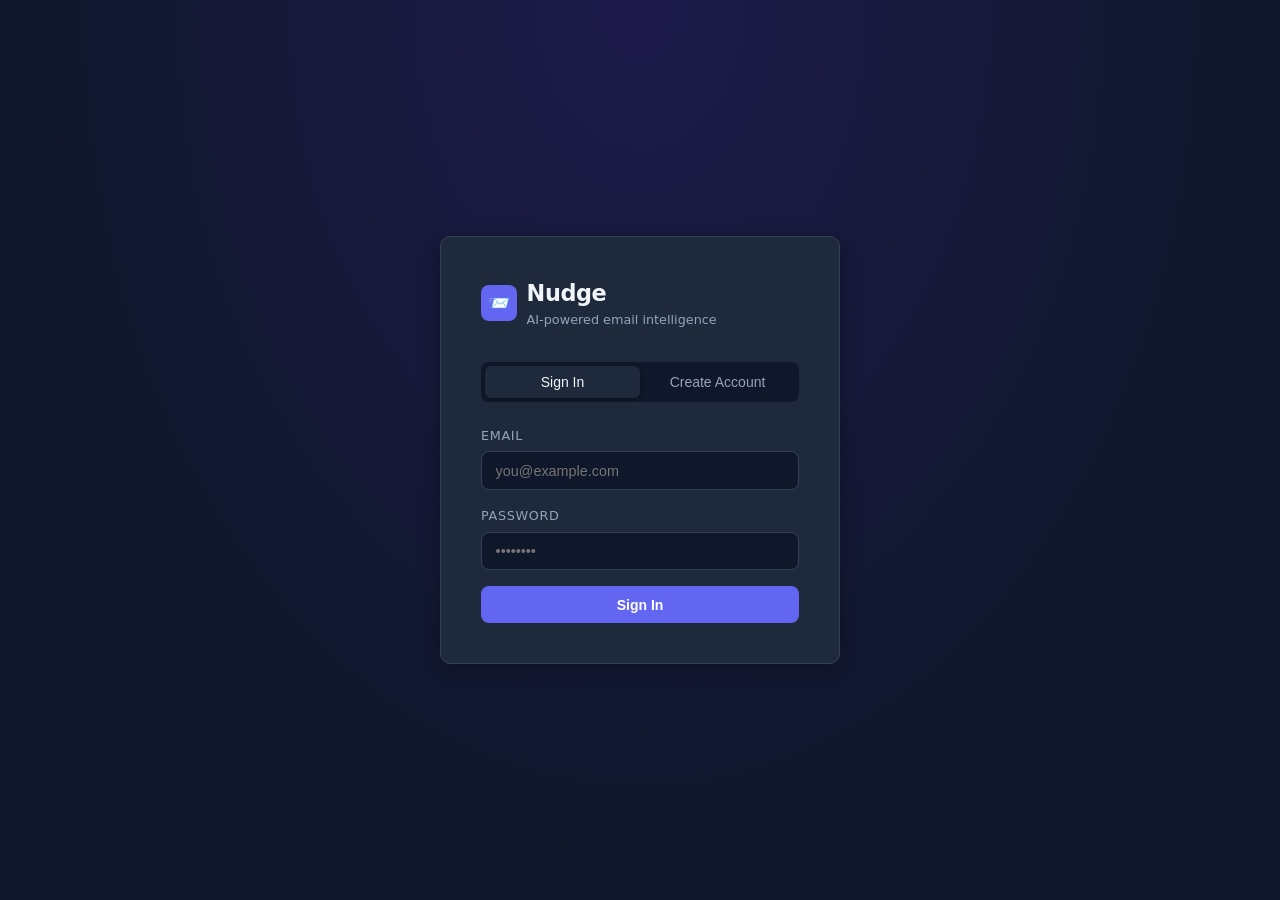
==== frontend/index.html @ 6422ddc3 "nudge-global-updates" ====
<!DOCTYPE html>
<html lang="en">
<head>
  <meta charset="UTF-8"/>
  <meta name="viewport" content="width=device-width, initial-scale=1.0"/>
  <title>Nudge — Sign In</title>
  <link rel="stylesheet" href="css/style.css"/>
  <!-- U9: Password strength indicator styles -->
  <style>
    #pw-strength {
      font-size: .78rem;
      font-weight: 600;
      margin-top: .25rem;
      min-height: 1.2em;
      transition: color .2s;
    }
  </style>
</head>
<body class="auth-page">

  <div class="auth-card">
    <div class="auth-logo">
      <div class="logo-icon">📨</div>
      <div>
        <h1>Nudge</h1>
        <p>AI-powered email intelligence</p>
      </div>
    </div>

    <div class="tab-nav">
      <button class="tab-btn active" id="tab-login"    onclick="showTab('login')">Sign In</button>
      <button class="tab-btn"        id="tab-register" onclick="showTab('register')">Create Account</button>
    </div>

    <!-- Login Form -->
    <form id="login-form" onsubmit="handleLogin(event)">
      <div class="form-group">
        <label>Email</label>
        <input type="email" id="login-email" placeholder="you@example.com" required/>
      </div>
      <div class="form-group">
        <label>Password</label>
        <input type="password" id="login-password" placeholder="••••••••" required/>
      </div>
      <div id="login-error" style="color:var(--danger);font-size:.85rem;margin-bottom:.75rem;display:none"></div>
      <button type="submit" class="btn btn-primary btn-block" id="login-btn">Sign In</button>
    </form>

    <!-- Register Form -->
    <form id="register-form" style="display:none" onsubmit="handleRegister(event)">
      <div class="form-group">
        <label>Email</label>
        <input type="email" id="reg-email" placeholder="you@example.com" required/>
      </div>
      <div class="form-group">
        <label>Password</label>
        <!-- U9: minlength + live strength indicator -->
        <input type="password" id="reg-password" placeholder="Min. 8 chars, mix of letters + numbers" minlength="8" required/>
        <div id="pw-strength"></div>
      </div>
      <div id="reg-error" style="color:var(--danger);font-size:.85rem;margin-bottom:.75rem;display:none"></div>
      <button type="submit" class="btn btn-primary btn-block" id="reg-btn">Create Account</button>
    </form>
  </div>

  <!-- A2: config.js first so auth.js can use NUDGE_CONFIG.API_BASE -->
  <script src="js/config.js"></script>
  <script src="js/auth.js"></script>
</body>
</html>
---- frontend/css/style.css ----
/* ─────────────────────────────────────────────────────────────
   Nudge — Global Styles
   Design system: dark sidebar + clean card layout
   ───────────────────────────────────────────────────────────── */

:root {
  --primary:      #6366f1;  /* indigo */
  --primary-dark: #4f46e5;
  --success:      #22c55e;
  --warning:      #f59e0b;
  --danger:       #ef4444;
  --bg:           #0f172a;  /* slate-900 */
  --surface:      #1e293b;  /* slate-800 */
  --surface2:     #334155;  /* slate-700 */
  --border:       #334155;
  --text:         #f1f5f9;
  --muted:        #94a3b8;
  --radius:       10px;
  --shadow:       0 4px 20px rgba(0,0,0,.3);
}

* { box-sizing: border-box; margin: 0; padding: 0; }

body {
  font-family: 'Inter', system-ui, -apple-system, sans-serif;
  background: var(--bg);
  color: var(--text);
  min-height: 100vh;
  font-size: 14px;
  line-height: 1.5;
}

/* ── Scrollbar ─────────────────────────────────────────────── */
::-webkit-scrollbar { width: 6px; }
::-webkit-scrollbar-track { background: var(--surface); }
::-webkit-scrollbar-thumb { background: var(--surface2); border-radius: 3px; }

/* ── Auth page ─────────────────────────────────────────────── */
.auth-page {
  display: flex;
  align-items: center;
  justify-content: center;
  min-height: 100vh;
  padding: 1rem;
  background: radial-gradient(ellipse at top, #1e1b4b 0%, var(--bg) 70%);
}

.auth-card {
  background: var(--surface);
  border: 1px solid var(--border);
  border-radius: var(--radius);
  padding: 2.5rem;
  width: 100%;
  max-width: 400px;
  box-shadow: var(--shadow);
}

.auth-logo {
  display: flex;
  align-items: center;
  gap: .6rem;
  margin-bottom: 2rem;
}

.auth-logo .logo-icon {
  width: 36px;
  height: 36px;
  background: var(--primary);
  border-radius: 8px;
  display: flex;
  align-items: center;
  justify-content: center;
  font-size: 1.1rem;
}

.auth-logo h1 {
  font-size: 1.4rem;
  font-weight: 700;
  letter-spacing: -.02em;
}

.auth-logo p { color: var(--muted); font-size: .8rem; }

.tab-nav {
  display: flex;
  background: var(--bg);
  border-radius: 8px;
  padding: 4px;
  margin-bottom: 1.5rem;
}

.tab-btn {
  flex: 1;
  padding: .5rem;
  border: none;
  background: transparent;
  color: var(--muted);
  border-radius: 6px;
  cursor: pointer;
  font-size: .875rem;
  font-weight: 500;
  transition: all .2s;
}

.tab-btn.active {
  background: var(--surface);
  color: var(--text);
  box-shadow: 0 1px 4px rgba(0,0,0,.3);
}

/* ── Form controls ─────────────────────────────────────────── */
.form-group { margin-bottom: 1rem; }

.form-group label {
  display: block;
  margin-bottom: .4rem;
  color: var(--muted);
  font-size: .8rem;
  font-weight: 500;
  text-transform: uppercase;
  letter-spacing: .05em;
}

input[type="email"],
input[type="password"],
input[type="text"],
textarea {
  width: 100%;
  padding: .65rem .85rem;
  background: var(--bg);
  border: 1px solid var(--border);
  border-radius: 8px;
  color: var(--text);
  font-size: .9rem;
  transition: border-color .2s;
  outline: none;
}

input:focus, textarea:focus {
  border-color: var(--primary);
  box-shadow: 0 0 0 3px rgba(99,102,241,.15);
}

textarea { min-height: 100px; resize: vertical; font-family: inherit; }

/* ── Buttons ───────────────────────────────────────────────── */
.btn {
  display: inline-flex;
  align-items: center;
  gap: .4rem;
  padding: .65rem 1.2rem;
  border: none;
  border-radius: 8px;
  cursor: pointer;
  font-size: .875rem;
  font-weight: 600;
  transition: all .2s;
  text-decoration: none;
}

.btn-primary {
  background: var(--primary);
  color: #fff;
}
.btn-primary:hover { background: var(--primary-dark); }

.btn-secondary {
  background: var(--surface2);
  color: var(--text);
}
.btn-secondary:hover { background: #475569; }

.btn-ghost {
  background: transparent;
  color: var(--muted);
  border: 1px solid var(--border);
}
.btn-ghost:hover { color: var(--text); border-color: var(--text); }

.btn-sm { padding: .35rem .8rem; font-size: .8rem; }
.btn-block { width: 100%; justify-content: center; }

.btn:disabled {
  opacity: .5;
  cursor: not-allowed;
}

/* ── Dashboard layout ──────────────────────────────────────── */
.layout {
  display: flex;
  min-height: 100vh;
}

/* Sidebar */
.sidebar {
  width: 240px;
  background: var(--surface);
  border-right: 1px solid var(--border);
  display: flex;
  flex-direction: column;
  padding: 1.5rem 1rem;
  flex-shrink: 0;
}

.sidebar-logo {
  display: flex;
  align-items: center;
  gap: .6rem;
  padding: .5rem;
  margin-bottom: 2rem;
}

.sidebar-logo .logo-icon {
  width: 32px;
  height: 32px;
  background: var(--primary);
  border-radius: 8px;
  display: grid;
  place-items: center;
  font-size: 1rem;
}

.sidebar-logo span { font-size: 1.1rem; font-weight: 700; }

.sidebar-nav { flex: 1; }

.nav-item {
  display: flex;
  align-items: center;
  gap: .65rem;
  padding: .6rem .75rem;
  border-radius: 8px;
  color: var(--muted);
  cursor: pointer;
  transition: all .2s;
  font-weight: 500;
  margin-bottom: 2px;
}

.nav-item:hover { background: var(--surface2); color: var(--text); }
.nav-item.active { background: rgba(99,102,241,.15); color: var(--primary); }

.sidebar-footer {
  border-top: 1px solid var(--border);
  padding-top: 1rem;
}

.user-info {
  display: flex;
  align-items: center;
  gap: .65rem;
  padding: .5rem;
}

.user-avatar {
  width: 32px;
  height: 32px;
  background: var(--primary);
  border-radius: 50%;
  display: grid;
  place-items: center;
  font-size: .8rem;
  font-weight: 600;
  color: #fff;
  flex-shrink: 0;
}

.user-meta { flex: 1; min-width: 0; }
.user-meta .name { font-weight: 600; font-size: .85rem; white-space: nowrap; overflow: hidden; text-overflow: ellipsis; }
.user-meta .role { color: var(--muted); font-size: .75rem; }

/* Main content */
.main {
  flex: 1;
  display: flex;
  flex-direction: column;
  min-width: 0;
}

.topbar {
  background: var(--surface);
  border-bottom: 1px solid var(--border);
  padding: 1rem 1.5rem;
  display: flex;
  align-items: center;
  justify-content: space-between;
  gap: 1rem;
}

.topbar-title { font-size: 1.1rem; font-weight: 600; }

.topbar-actions { display: flex; gap: .5rem; align-items: center; }

.content { padding: 1.5rem; flex: 1; }

/* ── Stats row ─────────────────────────────────────────────── */
.stats-row {
  display: grid;
  grid-template-columns: repeat(auto-fit, minmax(160px, 1fr));
  gap: 1rem;
  margin-bottom: 1.5rem;
}

.stat-card {
  background: var(--surface);
  border: 1px solid var(--border);
  border-radius: var(--radius);
  padding: 1.2rem 1.4rem;
}

.stat-label { color: var(--muted); font-size: .75rem; text-transform: uppercase; letter-spacing: .05em; margin-bottom: .4rem; }
.stat-value { font-size: 1.8rem; font-weight: 700; }
.stat-value.green { color: var(--success); }
.stat-value.yellow { color: var(--warning); }
.stat-value.purple { color: var(--primary); }

/* ── Cards ─────────────────────────────────────────────────── */
.card {
  background: var(--surface);
  border: 1px solid var(--border);
  border-radius: var(--radius);
  overflow: hidden;
  margin-bottom: 1.5rem;
}

.card-header {
  display: flex;
  align-items: center;
  justify-content: space-between;
  padding: 1rem 1.25rem;
  border-bottom: 1px solid var(--border);
}

.card-title { font-size: .9rem; font-weight: 600; }
.card-body { padding: 1.25rem; }

/* ── Table ─────────────────────────────────────────────────── */
.table-wrap { overflow-x: auto; }

table {
  width: 100%;
  border-collapse: collapse;
}

thead th {
  padding: .65rem 1rem;
  text-align: left;
  font-size: .75rem;
  font-weight: 600;
  color: var(--muted);
  text-transform: uppercase;
  letter-spacing: .05em;
  border-bottom: 1px solid var(--border);
  white-space: nowrap;
}

tbody tr {
  border-bottom: 1px solid var(--border);
  transition: background .15s;
}
tbody tr:last-child { border-bottom: none; }
tbody tr:hover { background: rgba(255,255,255,.02); }

td {
  padding: .85rem 1rem;
  vertical-align: middle;
}

/* ── Badges ────────────────────────────────────────────────── */
.badge {
  display: inline-flex;
  align-items: center;
  gap: .3rem;
  padding: .25rem .65rem;
  border-radius: 999px;
  font-size: .75rem;
  font-weight: 600;
  white-space: nowrap;
}

.badge-gray    { background: rgba(148,163,184,.15); color: var(--muted); }
.badge-green   { background: rgba(34,197,94,.15);  color: var(--success); }
.badge-orange  { background: rgba(245,158,11,.15); color: var(--warning); }
.badge-red     { background: rgba(239,68,68,.15);  color: var(--danger); }
.badge-purple  { background: rgba(99,102,241,.15); color: var(--primary); }

/* ── Lead score bar ────────────────────────────────────────── */
.score-wrap { display: flex; align-items: center; gap: .5rem; }
.score-bar-track {
  flex: 1;
  min-width: 60px;
  height: 6px;
  background: var(--surface2);
  border-radius: 3px;
  overflow: hidden;
}
.score-bar-fill {
  height: 100%;
  border-radius: 3px;
  transition: width .4s ease;
}
.score-num { font-weight: 700; font-size: .8rem; min-width: 28px; text-align: right; }

/* ── Modal ─────────────────────────────────────────────────── */
.modal-overlay {
  position: fixed;
  inset: 0;
  background: rgba(0,0,0,.6);
  display: flex;
  align-items: center;
  justify-content: center;
  z-index: 100;
  padding: 1rem;
  backdrop-filter: blur(4px);
}

.modal {
  background: var(--surface);
  border: 1px solid var(--border);
  border-radius: var(--radius);
  width: 100%;
  max-width: 520px;
  max-height: 85vh;
  overflow-y: auto;
  box-shadow: var(--shadow);
}

.modal-header {
  display: flex;
  align-items: center;
  justify-content: space-between;
  padding: 1.2rem 1.4rem;
  border-bottom: 1px solid var(--border);
}

.modal-header h3 { font-size: 1rem; font-weight: 600; }

.modal-close {
  background: none;
  border: none;
  color: var(--muted);
  cursor: pointer;
  font-size: 1.2rem;
  line-height: 1;
  padding: 4px;
}
.modal-close:hover { color: var(--text); }

.modal-body { padding: 1.4rem; }
.modal-footer {
  padding: 1rem 1.4rem;
  border-top: 1px solid var(--border);
  display: flex;
  gap: .5rem;
  justify-content: flex-end;
}

/* ── Toast notifications ───────────────────────────────────── */
#toast-container {
  position: fixed;
  top: 1rem;
  right: 1rem;
  z-index: 200;
  display: flex;
  flex-direction: column;
  gap: .5rem;
}

.toast {
  background: var(--surface);
  border: 1px solid var(--border);
  border-radius: var(--radius);
  padding: .85rem 1.1rem;
  display: flex;
  align-items: flex-start;
  gap: .65rem;
  box-shadow: var(--shadow);
  max-width: 340px;
  animation: slideIn .25s ease;
}

.toast-icon { font-size: 1.1rem; flex-shrink: 0; margin-top: 1px; }
.toast-content { flex: 1; }
.toast-title { font-weight: 600; font-size: .875rem; }
.toast-msg { color: var(--muted); font-size: .8rem; margin-top: 1px; }

.toast.success { border-left: 3px solid var(--success); }
.toast.info    { border-left: 3px solid var(--primary); }
.toast.error   { border-left: 3px solid var(--danger); }

@keyframes slideIn {
  from { opacity: 0; transform: translateX(20px); }
  to   { opacity: 1; transform: translateX(0); }
}

/* ── AI response box ───────────────────────────────────────── */
.ai-result {
  background: var(--bg);
  border: 1px solid var(--border);
  border-radius: 8px;
  padding: 1rem;
  margin-top: 1rem;
}
.ai-result-label { font-size: .75rem; color: var(--muted); text-transform: uppercase; letter-spacing: .05em; margin-bottom: .5rem; }
.ai-result-text { font-size: .9rem; line-height: 1.6; white-space: pre-wrap; }

/* ── Loading spinner ───────────────────────────────────────── */
.spinner {
  width: 16px;
  height: 16px;
  border: 2px solid rgba(255,255,255,.2);
  border-top-color: #fff;
  border-radius: 50%;
  animation: spin .6s linear infinite;
  display: inline-block;
}
@keyframes spin { to { transform: rotate(360deg); } }

/* ── Pixel URL box ─────────────────────────────────────────── */
.pixel-url-box {
  background: var(--bg);
  border: 1px solid var(--border);
  border-radius: 8px;
  padding: .75rem 1rem;
  font-family: monospace;
  font-size: .8rem;
  color: var(--primary);
  word-break: break-all;
  margin-top: .5rem;
}

/* ── Hot lead highlight ────────────────────────────────────── */
tr.hot-lead td:first-child {
  border-left: 3px solid var(--warning);
}

/* ── Empty state ───────────────────────────────────────────── */
.empty-state {
  text-align: center;
  padding: 3rem 1rem;
  color: var(--muted);
}
.empty-state .empty-icon { font-size: 2.5rem; margin-bottom: 1rem; }
.empty-state h3 { font-size: 1rem; font-weight: 600; color: var(--text); margin-bottom: .4rem; }

/* ── Connection dot ────────────────────────────────────────── */
.ws-dot {
  width: 8px;
  height: 8px;
  border-radius: 50%;
  background: var(--surface2);
  display: inline-block;
}
.ws-dot.connected { background: var(--success); box-shadow: 0 0 6px var(--success); }

/* ── Responsive ────────────────────────────────────────────── */
@media (max-width: 768px) {
  .sidebar { display: none; }
  .stats-row { grid-template-columns: 1fr 1fr; }
}
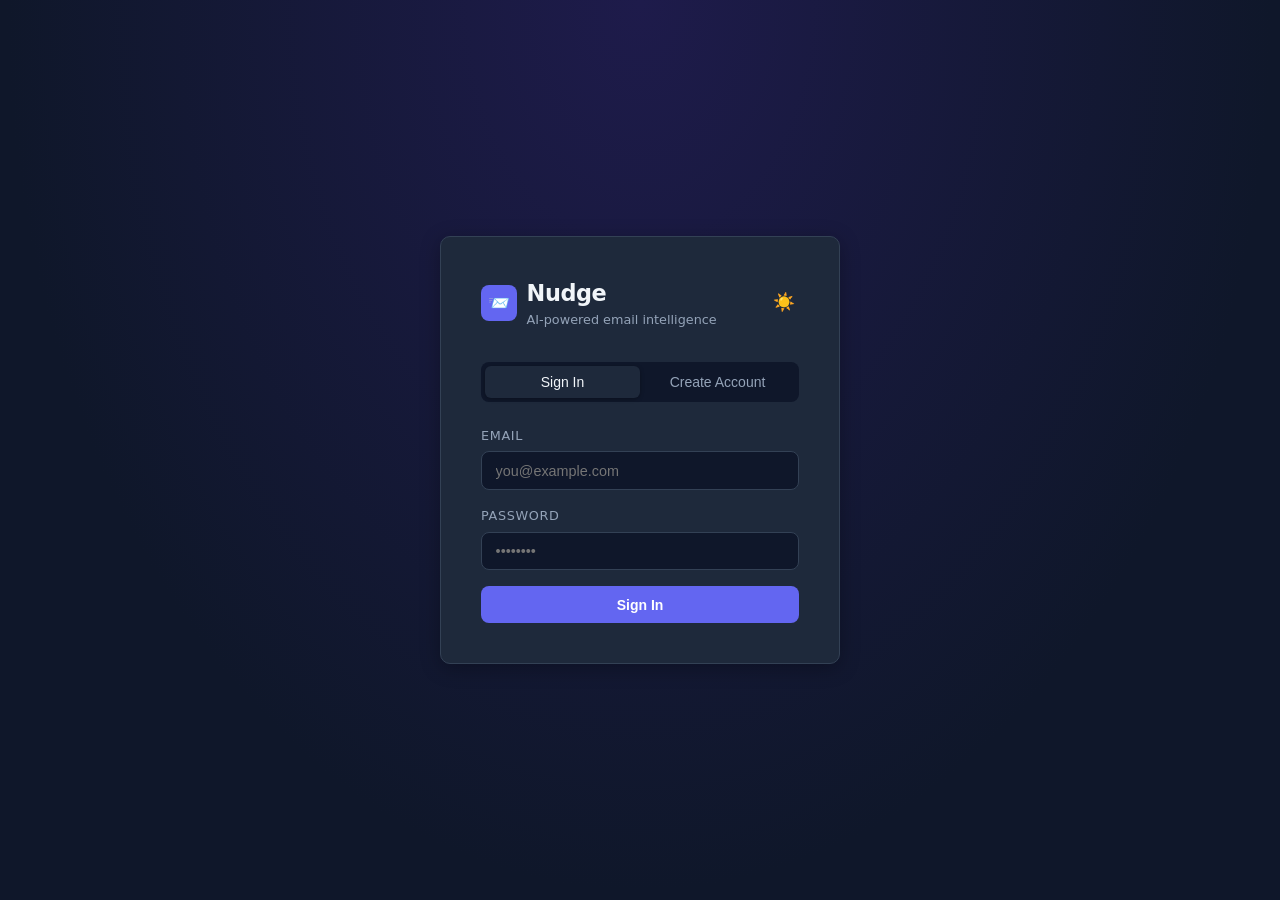
==== commit 8a253afa: "functionnalities-updates" ====
--- a/frontend/index.html
+++ b/frontend/index.html
@@ -4,6 +4,7 @@
   <meta charset="UTF-8"/>
   <meta name="viewport" content="width=device-width, initial-scale=1.0"/>
   <title>Nudge — Sign In</title>
+  <script>if(localStorage.getItem('nudge_theme')==='light')document.documentElement.setAttribute('data-theme','light');</script>
   <link rel="stylesheet" href="css/style.css"/>
   <!-- U9: Password strength indicator styles -->
   <style>
@@ -21,10 +22,13 @@
   <div class="auth-card">
     <div class="auth-logo">
       <div class="logo-icon">📨</div>
-      <div>
+      <div style="flex:1">
         <h1>Nudge</h1>
         <p>AI-powered email intelligence</p>
       </div>
+      <button id="theme-toggle-btn" onclick="toggleTheme()"
+              style="background:none;border:none;cursor:pointer;font-size:1.1rem;line-height:1;padding:4px"
+              title="Toggle light/dark mode">☀️</button>
     </div>
 
     <div class="tab-nav">
--- a/frontend/css/style.css
+++ b/frontend/css/style.css
@@ -553,8 +553,123 @@
 }
 .ws-dot.connected { background: var(--success); box-shadow: 0 0 6px var(--success); }
 
+/* ── 2-column responsive grid (collapses on mobile) ───────── */
+.grid-2 {
+  display: grid;
+  grid-template-columns: 1fr 1fr;
+  gap: 1rem;
+}
+.grid-2-lg {
+  display: grid;
+  grid-template-columns: 1fr 1fr;
+  gap: 1.5rem;
+  align-items: start;
+}
+
+/* ── Mobile nav toggle (hamburger) ────────────────────────── */
+.nav-toggle {
+  display: none;
+  background: none;
+  border: none;
+  color: var(--text);
+  font-size: 1.4rem;
+  cursor: pointer;
+  padding: 4px 6px;
+  line-height: 1;
+  flex-shrink: 0;
+}
+
+/* ── Sidebar overlay (mobile) ──────────────────────────────── */
+.sidebar-overlay {
+  display: none;
+  position: fixed;
+  inset: 0;
+  background: rgba(0,0,0,.55);
+  z-index: 299;
+  backdrop-filter: blur(2px);
+}
+
 /* ── Responsive ────────────────────────────────────────────── */
 @media (max-width: 768px) {
-  .sidebar { display: none; }
+
+  /* Sidebar: slide-in overlay on mobile */
+  .sidebar {
+    position: fixed;
+    top: 0;
+    left: 0;
+    height: 100vh;
+    z-index: 300;
+    transform: translateX(-100%);
+    transition: transform .25s ease;
+    box-shadow: 4px 0 24px rgba(0,0,0,.4);
+  }
+  .sidebar.open { transform: translateX(0); }
+  .sidebar-overlay.open { display: block; }
+
+  .nav-toggle { display: block; }
+
+  /* Topbar */
+  .topbar { padding: .75rem 1rem; gap: .5rem; }
+  .topbar-title { font-size: .95rem; }
+
+  /* Content */
+  .content { padding: 1rem; }
+
+  /* Stats */
   .stats-row { grid-template-columns: 1fr 1fr; }
-}
+
+  /* 2-column grids collapse to 1 */
+  .grid-2, .grid-2-lg { grid-template-columns: 1fr; }
+
+  /* Card header with search: stack vertically */
+  .card-header { flex-wrap: wrap; gap: .5rem; }
+  #email-search { width: 100% !important; order: 3; }
+
+  /* Modal: bottom sheet on mobile */
+  .modal-overlay { padding: 0; align-items: flex-end; }
+  .modal {
+    max-width: 100%;
+    border-bottom-left-radius: 0;
+    border-bottom-right-radius: 0;
+    max-height: 92vh;
+  }
+
+  /* Toast: full width */
+  #toast-container { left: .75rem; right: .75rem; }
+  .toast { max-width: 100%; }
+}
+
+@media (max-width: 480px) {
+  /* Stats: 1 column on very small phones */
+  .stats-row { grid-template-columns: 1fr 1fr; gap: .65rem; }
+  .stat-card { padding: .9rem 1rem; }
+  .stat-value { font-size: 1.5rem; }
+
+  /* Topbar: hide WS label to save space */
+  #ws-label { display: none; }
+
+  /* Content padding */
+  .content { padding: .75rem; }
+}
+
+/* ── Light mode ────────────────────────────────────────────── */
+[data-theme="light"] {
+  --bg:      #f1f5f9;
+  --surface: #ffffff;
+  --surface2:#e2e8f0;
+  --border:  #cbd5e1;
+  --text:    #0f172a;
+  --muted:   #64748b;
+  --shadow:  0 4px 20px rgba(0,0,0,.08);
+}
+
+[data-theme="light"] .auth-page {
+  background: radial-gradient(ellipse at top, #e0e7ff 0%, var(--bg) 70%);
+}
+
+[data-theme="light"] tbody tr:hover { background: rgba(0,0,0,.03); }
+
+[data-theme="light"] .spinner {
+  border-color: rgba(99,102,241,.2);
+  border-top-color: var(--primary);
+}
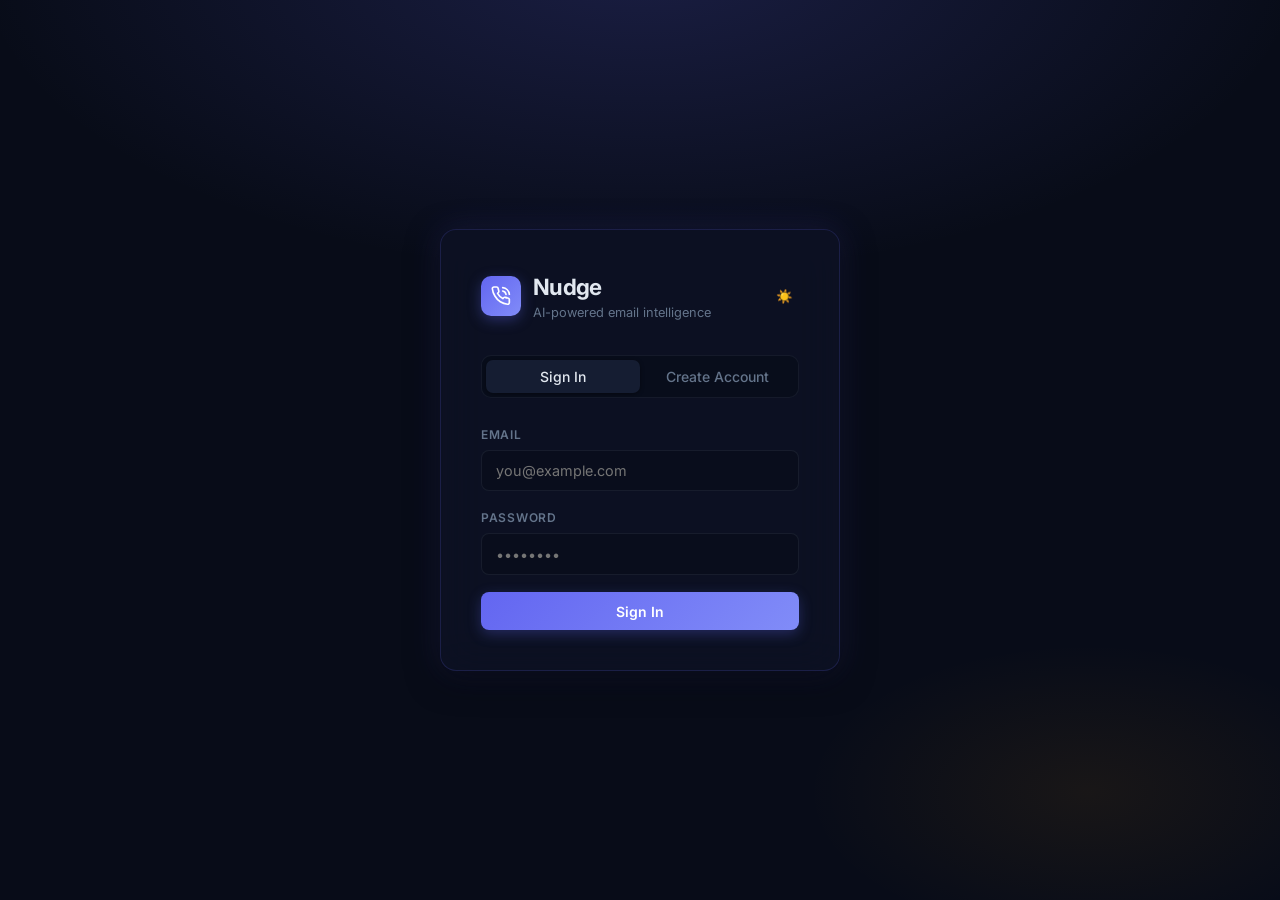
==== commit 560def23: "Backend-modification-for-performances" ====
--- a/frontend/index.html
+++ b/frontend/index.html
@@ -5,8 +5,9 @@
   <meta name="viewport" content="width=device-width, initial-scale=1.0"/>
   <title>Nudge — Sign In</title>
   <script>if(localStorage.getItem('nudge_theme')==='light')document.documentElement.setAttribute('data-theme','light');</script>
+  <link rel="preconnect" href="https://fonts.googleapis.com"/>
+  <link rel="preconnect" href="https://fonts.gstatic.com" crossorigin/>
   <link rel="stylesheet" href="css/style.css"/>
-  <!-- U9: Password strength indicator styles -->
   <style>
     #pw-strength {
       font-size: .78rem;
@@ -21,14 +22,25 @@
 
   <div class="auth-card">
     <div class="auth-logo">
-      <div class="logo-icon">📨</div>
+      <div class="logo-icon">
+        <svg xmlns="http://www.w3.org/2000/svg" viewBox="0 0 24 24" fill="none" stroke="currentColor" stroke-linecap="round" stroke-linejoin="round">
+          <path d="M22 16.92v3a2 2 0 0 1-2.18 2 19.79 19.79 0 0 1-8.63-3.07A19.5 19.5 0 0 1 4.69 12a19.79 19.79 0 0 1-3.07-8.67A2 2 0 0 1 3.6 1.2h3a2 2 0 0 1 2 1.72c.127.96.361 1.903.7 2.81a2 2 0 0 1-.45 2.11L7.91 8.8a16 16 0 0 0 6.29 6.29l.96-.96a2 2 0 0 1 2.11-.45c.907.339 1.85.573 2.81.7A2 2 0 0 1 22 16.92z"/>
+          <path d="M14.05 2a9 9 0 0 1 8 7.94"/>
+          <path d="M14.05 6A5 5 0 0 1 18 10"/>
+        </svg>
+      </div>
       <div style="flex:1">
         <h1>Nudge</h1>
         <p>AI-powered email intelligence</p>
       </div>
       <button id="theme-toggle-btn" onclick="toggleTheme()"
-              style="background:none;border:none;cursor:pointer;font-size:1.1rem;line-height:1;padding:4px"
-              title="Toggle light/dark mode">☀️</button>
+              style="background:none;border:none;cursor:pointer;color:var(--muted);padding:6px;line-height:1;border-radius:6px;transition:color .2s"
+              title="Toggle light/dark mode">
+        <svg xmlns="http://www.w3.org/2000/svg" width="18" height="18" viewBox="0 0 24 24" fill="none" stroke="currentColor" stroke-width="2" stroke-linecap="round" stroke-linejoin="round">
+          <circle cx="12" cy="12" r="4"/>
+          <path d="M12 2v2M12 20v2M4.93 4.93l1.41 1.41M17.66 17.66l1.41 1.41M2 12h2M20 12h2M6.34 17.66l-1.41 1.41M19.07 4.93l-1.41 1.41"/>
+        </svg>
+      </button>
     </div>
 
     <div class="tab-nav">
@@ -39,11 +51,11 @@
     <!-- Login Form -->
     <form id="login-form" onsubmit="handleLogin(event)">
       <div class="form-group">
-        <label>Email</label>
+        <label for="login-email">Email</label>
         <input type="email" id="login-email" placeholder="you@example.com" required/>
       </div>
       <div class="form-group">
-        <label>Password</label>
+        <label for="login-password">Password</label>
         <input type="password" id="login-password" placeholder="••••••••" required/>
       </div>
       <div id="login-error" style="color:var(--danger);font-size:.85rem;margin-bottom:.75rem;display:none"></div>
@@ -53,12 +65,11 @@
     <!-- Register Form -->
     <form id="register-form" style="display:none" onsubmit="handleRegister(event)">
       <div class="form-group">
-        <label>Email</label>
+        <label for="reg-email">Email</label>
         <input type="email" id="reg-email" placeholder="you@example.com" required/>
       </div>
       <div class="form-group">
-        <label>Password</label>
-        <!-- U9: minlength + live strength indicator -->
+        <label for="reg-password">Password</label>
         <input type="password" id="reg-password" placeholder="Min. 8 chars, mix of letters + numbers" minlength="8" required/>
         <div id="pw-strength"></div>
       </div>
@@ -67,7 +78,6 @@
     </form>
   </div>
 
-  <!-- A2: config.js first so auth.js can use NUDGE_CONFIG.API_BASE -->
   <script src="js/config.js"></script>
   <script src="js/auth.js"></script>
 </body>
--- a/frontend/css/style.css
+++ b/frontend/css/style.css
@@ -1,22 +1,36 @@
 /* ─────────────────────────────────────────────────────────────
-   Nudge — Global Styles
-   Design system: dark sidebar + clean card layout
+   Nudge — Global Styles v2
+   Palette: deep dark + indigo gradient + amber accent
    ───────────────────────────────────────────────────────────── */
 
+@import url('https://fonts.googleapis.com/css2?family=Inter:wght@400;500;600;700&display=swap');
+
 :root {
-  --primary:      #6366f1;  /* indigo */
-  --primary-dark: #4f46e5;
-  --success:      #22c55e;
-  --warning:      #f59e0b;
-  --danger:       #ef4444;
-  --bg:           #0f172a;  /* slate-900 */
-  --surface:      #1e293b;  /* slate-800 */
-  --surface2:     #334155;  /* slate-700 */
-  --border:       #334155;
-  --text:         #f1f5f9;
-  --muted:        #94a3b8;
-  --radius:       10px;
-  --shadow:       0 4px 20px rgba(0,0,0,.3);
+  --primary:           #6366f1;
+  --primary-light:     #818cf8;
+  --primary-dark:      #4f46e5;
+  --primary-gradient:  linear-gradient(135deg, #6366f1 0%, #818cf8 100%);
+
+  --accent:            #f59e0b;
+  --success:           #22c55e;
+  --warning:           #f59e0b;
+  --danger:            #ef4444;
+
+  --bg:                #080c18;
+  --surface:           #0d1224;
+  --surface2:          #151d32;
+  --surface3:          #1e2a48;
+  --border:            rgba(148,163,184,.09);
+  --border-accent:     rgba(99,102,241,.22);
+
+  --text:              #e2e8f0;
+  --muted:             #64748b;
+
+  --radius:            12px;
+  --radius-sm:         8px;
+  --shadow:            0 8px 32px rgba(0,0,0,.5);
+  --shadow-card:       0 1px 3px rgba(0,0,0,.25), 0 0 0 1px rgba(148,163,184,.05);
+  --shadow-glow:       0 0 32px rgba(99,102,241,.18);
 }
 
 * { box-sizing: border-box; margin: 0; padding: 0; }
@@ -28,12 +42,15 @@
   min-height: 100vh;
   font-size: 14px;
   line-height: 1.5;
+  -webkit-font-smoothing: antialiased;
+  -moz-osx-font-smoothing: grayscale;
 }
 
 /* ── Scrollbar ─────────────────────────────────────────────── */
-::-webkit-scrollbar { width: 6px; }
-::-webkit-scrollbar-track { background: var(--surface); }
-::-webkit-scrollbar-thumb { background: var(--surface2); border-radius: 3px; }
+::-webkit-scrollbar { width: 5px; }
+::-webkit-scrollbar-track { background: transparent; }
+::-webkit-scrollbar-thumb { background: var(--surface3); border-radius: 3px; }
+::-webkit-scrollbar-thumb:hover { background: var(--muted); }
 
 /* ── Auth page ─────────────────────────────────────────────── */
 .auth-page {
@@ -42,51 +59,68 @@
   justify-content: center;
   min-height: 100vh;
   padding: 1rem;
-  background: radial-gradient(ellipse at top, #1e1b4b 0%, var(--bg) 70%);
+  background:
+    radial-gradient(ellipse 80% 55% at 50% -5%, rgba(99,102,241,.2) 0%, transparent 65%),
+    radial-gradient(ellipse 40% 30% at 85% 88%, rgba(245,158,11,.07) 0%, transparent 55%),
+    var(--bg);
 }
 
 .auth-card {
-  background: var(--surface);
-  border: 1px solid var(--border);
-  border-radius: var(--radius);
+  background: rgba(13,18,36,.88);
+  border: 1px solid rgba(99,102,241,.18);
+  border-radius: 16px;
   padding: 2.5rem;
   width: 100%;
   max-width: 400px;
-  box-shadow: var(--shadow);
+  box-shadow: var(--shadow), var(--shadow-glow);
+  backdrop-filter: blur(20px);
 }
 
 .auth-logo {
   display: flex;
   align-items: center;
-  gap: .6rem;
+  gap: .75rem;
   margin-bottom: 2rem;
 }
 
 .auth-logo .logo-icon {
-  width: 36px;
-  height: 36px;
-  background: var(--primary);
-  border-radius: 8px;
+  width: 40px;
+  height: 40px;
+  background: var(--primary-gradient);
+  border-radius: 10px;
   display: flex;
   align-items: center;
   justify-content: center;
-  font-size: 1.1rem;
+  flex-shrink: 0;
+  box-shadow: 0 4px 14px rgba(99,102,241,.35);
+}
+
+.auth-logo .logo-icon svg {
+  width: 20px;
+  height: 20px;
+  color: #fff;
+  stroke-width: 2px;
 }
 
 .auth-logo h1 {
   font-size: 1.4rem;
   font-weight: 700;
-  letter-spacing: -.02em;
+  letter-spacing: -.03em;
+  background: linear-gradient(135deg, #e2e8f0 30%, #94a3b8 100%);
+  -webkit-background-clip: text;
+  -webkit-text-fill-color: transparent;
+  background-clip: text;
 }
 
 .auth-logo p { color: var(--muted); font-size: .8rem; }
 
 .tab-nav {
   display: flex;
-  background: var(--bg);
-  border-radius: 8px;
+  background: rgba(8,12,24,.6);
+  border: 1px solid var(--border);
+  border-radius: 10px;
   padding: 4px;
-  margin-bottom: 1.5rem;
+  margin-bottom: 1.75rem;
 }
 
 .tab-btn {
@@ -95,30 +129,31 @@
   border: none;
   background: transparent;
   color: var(--muted);
-  border-radius: 6px;
+  border-radius: 7px;
   cursor: pointer;
   font-size: .875rem;
   font-weight: 500;
+  font-family: inherit;
   transition: all .2s;
 }
 
 .tab-btn.active {
-  background: var(--surface);
+  background: var(--surface2);
   color: var(--text);
-  box-shadow: 0 1px 4px rgba(0,0,0,.3);
+  box-shadow: 0 1px 4px rgba(0,0,0,.4);
 }
 
 /* ── Form controls ─────────────────────────────────────────── */
-.form-group { margin-bottom: 1rem; }
+.form-group { margin-bottom: 1.1rem; }
 
 .form-group label {
   display: block;
   margin-bottom: .4rem;
   color: var(--muted);
-  font-size: .8rem;
-  font-weight: 500;
+  font-size: .75rem;
+  font-weight: 600;
   text-transform: uppercase;
-  letter-spacing: .05em;
+  letter-spacing: .06em;
 }
 
 input[type="email"],
@@ -126,22 +161,24 @@
 input[type="text"],
 textarea {
   width: 100%;
-  padding: .65rem .85rem;
-  background: var(--bg);
-  border: 1px solid var(--border);
-  border-radius: 8px;
+  padding: .7rem .9rem;
+  background: rgba(8,12,24,.5);
+  border: 1px solid rgba(148,163,184,.1);
+  border-radius: var(--radius-sm);
   color: var(--text);
   font-size: .9rem;
-  transition: border-color .2s;
+  font-family: inherit;
+  transition: border-color .2s, box-shadow .2s;
   outline: none;
 }
 
 input:focus, textarea:focus {
-  border-color: var(--primary);
-  box-shadow: 0 0 0 3px rgba(99,102,241,.15);
-}
-
-textarea { min-height: 100px; resize: vertical; font-family: inherit; }
+  border-color: rgba(99,102,241,.55);
+  box-shadow: 0 0 0 3px rgba(99,102,241,.12);
+  background: rgba(8,12,24,.7);
+}
+
+textarea { min-height: 100px; resize: vertical; }
 
 /* ── Buttons ───────────────────────────────────────────────── */
 .btn {
@@ -150,40 +187,48 @@
   gap: .4rem;
   padding: .65rem 1.2rem;
   border: none;
-  border-radius: 8px;
+  border-radius: var(--radius-sm);
   cursor: pointer;
   font-size: .875rem;
   font-weight: 600;
+  font-family: inherit;
   transition: all .2s;
   text-decoration: none;
+  letter-spacing: -.01em;
 }
 
 .btn-primary {
-  background: var(--primary);
+  background: var(--primary-gradient);
   color: #fff;
-}
-.btn-primary:hover { background: var(--primary-dark); }
+  box-shadow: 0 4px 14px rgba(99,102,241,.3);
+}
+.btn-primary:hover {
+  box-shadow: 0 6px 22px rgba(99,102,241,.45);
+  transform: translateY(-1px);
+}
+.btn-primary:active {
+  transform: translateY(0);
+  box-shadow: 0 2px 8px rgba(99,102,241,.3);
+}
 
 .btn-secondary {
   background: var(--surface2);
   color: var(--text);
-}
-.btn-secondary:hover { background: #475569; }
+  border: 1px solid var(--border);
+}
+.btn-secondary:hover { background: var(--surface3); border-color: var(--border-accent); }
 
 .btn-ghost {
   background: transparent;
   color: var(--muted);
   border: 1px solid var(--border);
 }
-.btn-ghost:hover { color: var(--text); border-color: var(--text); }
-
-.btn-sm { padding: .35rem .8rem; font-size: .8rem; }
+.btn-ghost:hover { color: var(--text); border-color: rgba(148,163,184,.22); background: rgba(148,163,184,.04); }
+
+.btn-sm { padding: .35rem .75rem; font-size: .8rem; }
 .btn-block { width: 100%; justify-content: center; }
 
-.btn:disabled {
-  opacity: .5;
-  cursor: not-allowed;
-}
+.btn:disabled { opacity: .38; cursor: not-allowed; transform: none !important; box-shadow: none !important; }
 
 /* ── Dashboard layout ──────────────────────────────────────── */
 .layout {
@@ -191,36 +236,52 @@
   min-height: 100vh;
 }
 
-/* Sidebar */
+/* ── Sidebar ───────────────────────────────────────────────── */
 .sidebar {
   width: 240px;
-  background: var(--surface);
-  border-right: 1px solid var(--border);
+  background: linear-gradient(180deg, #0d1224 0%, #080c1c 100%);
+  border-right: 1px solid rgba(99,102,241,.1);
   display: flex;
   flex-direction: column;
-  padding: 1.5rem 1rem;
+  padding: 1.25rem .875rem;
   flex-shrink: 0;
 }
 
 .sidebar-logo {
   display: flex;
   align-items: center;
-  gap: .6rem;
-  padding: .5rem;
-  margin-bottom: 2rem;
+  gap: .65rem;
+  padding: .4rem .5rem;
+  margin-bottom: 1.75rem;
 }
 
 .sidebar-logo .logo-icon {
   width: 32px;
   height: 32px;
-  background: var(--primary);
+  background: var(--primary-gradient);
   border-radius: 8px;
   display: grid;
   place-items: center;
-  font-size: 1rem;
-}
-
-.sidebar-logo span { font-size: 1.1rem; font-weight: 700; }
+  flex-shrink: 0;
+  box-shadow: 0 3px 10px rgba(99,102,241,.3);
+}
+
+.sidebar-logo .logo-icon svg {
+  width: 16px;
+  height: 16px;
+  color: #fff;
+  stroke-width: 2.2px;
+}
+
+.sidebar-logo span {
+  font-size: 1.05rem;
+  font-weight: 700;
+  letter-spacing: -.02em;
+  background: linear-gradient(135deg, #e2e8f0 0%, #94a3b8 100%);
+  -webkit-background-clip: text;
+  -webkit-text-fill-color: transparent;
+  background-clip: text;
+}
 
 .sidebar-nav { flex: 1; }
 
@@ -228,20 +289,36 @@
   display: flex;
   align-items: center;
   gap: .65rem;
-  padding: .6rem .75rem;
-  border-radius: 8px;
+  padding: .56rem .75rem;
+  border-radius: var(--radius-sm);
   color: var(--muted);
   cursor: pointer;
   transition: all .2s;
   font-weight: 500;
+  font-size: .875rem;
   margin-bottom: 2px;
-}
-
-.nav-item:hover { background: var(--surface2); color: var(--text); }
-.nav-item.active { background: rgba(99,102,241,.15); color: var(--primary); }
+  border-left: 2px solid transparent;
+  margin-left: -2px;
+}
+
+.nav-item svg, .nav-item i {
+  width: 16px;
+  height: 16px;
+  flex-shrink: 0;
+}
+
+.nav-item:hover { background: rgba(148,163,184,.06); color: #cbd5e1; }
+
+.nav-item.active {
+  background: rgba(99,102,241,.1);
+  color: var(--primary-light);
+  border-left-color: var(--primary);
+}
+
+.nav-item.active svg, .nav-item.active i { color: var(--primary-light); }
 
 .sidebar-footer {
-  border-top: 1px solid var(--border);
+  border-top: 1px solid rgba(148,163,184,.07);
   padding-top: 1rem;
 }
 
@@ -255,40 +332,45 @@
 .user-avatar {
   width: 32px;
   height: 32px;
-  background: var(--primary);
+  background: var(--primary-gradient);
   border-radius: 50%;
   display: grid;
   place-items: center;
   font-size: .8rem;
-  font-weight: 600;
+  font-weight: 700;
   color: #fff;
   flex-shrink: 0;
+  box-shadow: 0 2px 8px rgba(99,102,241,.28);
 }
 
 .user-meta { flex: 1; min-width: 0; }
 .user-meta .name { font-weight: 600; font-size: .85rem; white-space: nowrap; overflow: hidden; text-overflow: ellipsis; }
-.user-meta .role { color: var(--muted); font-size: .75rem; }
-
-/* Main content */
+.user-meta .role { color: var(--muted); font-size: .72rem; }
+
+/* ── Main content ──────────────────────────────────────────── */
 .main {
   flex: 1;
   display: flex;
   flex-direction: column;
   min-width: 0;
+  background: var(--bg);
 }
 
 .topbar {
-  background: var(--surface);
-  border-bottom: 1px solid var(--border);
-  padding: 1rem 1.5rem;
+  background: rgba(13,18,36,.7);
+  border-bottom: 1px solid rgba(148,163,184,.07);
+  padding: .875rem 1.5rem;
   display: flex;
   align-items: center;
   justify-content: space-between;
   gap: 1rem;
-}
-
-.topbar-title { font-size: 1.1rem; font-weight: 600; }
-
+  backdrop-filter: blur(10px);
+  position: sticky;
+  top: 0;
+  z-index: 10;
+}
+
+.topbar-title { font-size: 1rem; font-weight: 600; letter-spacing: -.01em; }
 .topbar-actions { display: flex; gap: .5rem; align-items: center; }
 
 .content { padding: 1.5rem; flex: 1; }
@@ -306,13 +388,33 @@
   border: 1px solid var(--border);
   border-radius: var(--radius);
   padding: 1.2rem 1.4rem;
-}
-
-.stat-label { color: var(--muted); font-size: .75rem; text-transform: uppercase; letter-spacing: .05em; margin-bottom: .4rem; }
-.stat-value { font-size: 1.8rem; font-weight: 700; }
-.stat-value.green { color: var(--success); }
+  box-shadow: var(--shadow-card);
+  position: relative;
+  overflow: hidden;
+}
+
+.stat-card::before {
+  content: '';
+  position: absolute;
+  top: 0; left: 0; right: 0;
+  height: 2px;
+  background: var(--primary-gradient);
+  opacity: .55;
+}
+
+.stat-label {
+  color: var(--muted);
+  font-size: .72rem;
+  text-transform: uppercase;
+  letter-spacing: .07em;
+  font-weight: 600;
+  margin-bottom: .5rem;
+}
+
+.stat-value { font-size: 1.8rem; font-weight: 700; letter-spacing: -.04em; }
+.stat-value.green  { color: var(--success); }
 .stat-value.yellow { color: var(--warning); }
-.stat-value.purple { color: var(--primary); }
+.stat-value.purple { color: var(--primary-light); }
 
 /* ── Cards ─────────────────────────────────────────────────── */
 .card {
@@ -321,6 +423,7 @@
   border-radius: var(--radius);
   overflow: hidden;
   margin-bottom: 1.5rem;
+  box-shadow: var(--shadow-card);
 }
 
 .card-header {
@@ -328,131 +431,140 @@
   align-items: center;
   justify-content: space-between;
   padding: 1rem 1.25rem;
-  border-bottom: 1px solid var(--border);
-}
-
-.card-title { font-size: .9rem; font-weight: 600; }
+  border-bottom: 1px solid rgba(148,163,184,.06);
+  background: rgba(0,0,0,.08);
+}
+
+.card-title { font-size: .875rem; font-weight: 600; letter-spacing: -.01em; }
 .card-body { padding: 1.25rem; }
 
 /* ── Table ─────────────────────────────────────────────────── */
 .table-wrap { overflow-x: auto; }
 
-table {
-  width: 100%;
-  border-collapse: collapse;
-}
+table { width: 100%; border-collapse: collapse; }
 
 thead th {
   padding: .65rem 1rem;
   text-align: left;
-  font-size: .75rem;
+  font-size: .72rem;
   font-weight: 600;
   color: var(--muted);
   text-transform: uppercase;
-  letter-spacing: .05em;
-  border-bottom: 1px solid var(--border);
+  letter-spacing: .06em;
+  border-bottom: 1px solid rgba(148,163,184,.06);
   white-space: nowrap;
+  background: rgba(0,0,0,.08);
 }
 
 tbody tr {
-  border-bottom: 1px solid var(--border);
+  border-bottom: 1px solid rgba(148,163,184,.05);
   transition: background .15s;
 }
 tbody tr:last-child { border-bottom: none; }
-tbody tr:hover { background: rgba(255,255,255,.02); }
-
-td {
-  padding: .85rem 1rem;
-  vertical-align: middle;
-}
+tbody tr:hover { background: rgba(99,102,241,.04); }
+
+td { padding: .85rem 1rem; vertical-align: middle; }
 
 /* ── Badges ────────────────────────────────────────────────── */
 .badge {
   display: inline-flex;
   align-items: center;
   gap: .3rem;
-  padding: .25rem .65rem;
+  padding: .2rem .6rem;
   border-radius: 999px;
-  font-size: .75rem;
+  font-size: .72rem;
   font-weight: 600;
   white-space: nowrap;
-}
-
-.badge-gray    { background: rgba(148,163,184,.15); color: var(--muted); }
-.badge-green   { background: rgba(34,197,94,.15);  color: var(--success); }
-.badge-orange  { background: rgba(245,158,11,.15); color: var(--warning); }
-.badge-red     { background: rgba(239,68,68,.15);  color: var(--danger); }
-.badge-purple  { background: rgba(99,102,241,.15); color: var(--primary); }
+  letter-spacing: .02em;
+}
+
+.badge-gray   { background: rgba(100,116,139,.1);  color: #94a3b8; border: 1px solid rgba(100,116,139,.14); }
+.badge-green  { background: rgba(34,197,94,.1);    color: #4ade80; border: 1px solid rgba(34,197,94,.15); }
+.badge-orange { background: rgba(245,158,11,.1);   color: #fbbf24; border: 1px solid rgba(245,158,11,.15); }
+.badge-red    { background: rgba(239,68,68,.1);    color: #f87171; border: 1px solid rgba(239,68,68,.15); }
+.badge-purple { background: rgba(99,102,241,.1);   color: var(--primary-light); border: 1px solid rgba(99,102,241,.16); }
 
 /* ── Lead score bar ────────────────────────────────────────── */
 .score-wrap { display: flex; align-items: center; gap: .5rem; }
+
 .score-bar-track {
   flex: 1;
   min-width: 60px;
-  height: 6px;
-  background: var(--surface2);
+  height: 5px;
+  background: var(--surface3);
   border-radius: 3px;
   overflow: hidden;
 }
+
 .score-bar-fill {
   height: 100%;
   border-radius: 3px;
   transition: width .4s ease;
-}
+  background: var(--primary-gradient);
+}
+
 .score-num { font-weight: 700; font-size: .8rem; min-width: 28px; text-align: right; }
 
 /* ── Modal ─────────────────────────────────────────────────── */
 .modal-overlay {
   position: fixed;
   inset: 0;
-  background: rgba(0,0,0,.6);
+  background: rgba(0,0,0,.72);
   display: flex;
   align-items: center;
   justify-content: center;
   z-index: 100;
   padding: 1rem;
-  backdrop-filter: blur(4px);
+  backdrop-filter: blur(8px);
 }
 
 .modal {
   background: var(--surface);
-  border: 1px solid var(--border);
-  border-radius: var(--radius);
+  border: 1px solid rgba(99,102,241,.16);
+  border-radius: 16px;
   width: 100%;
   max-width: 520px;
   max-height: 85vh;
   overflow-y: auto;
-  box-shadow: var(--shadow);
+  box-shadow: var(--shadow), 0 0 48px rgba(99,102,241,.1);
 }
 
 .modal-header {
   display: flex;
   align-items: center;
   justify-content: space-between;
-  padding: 1.2rem 1.4rem;
-  border-bottom: 1px solid var(--border);
-}
-
-.modal-header h3 { font-size: 1rem; font-weight: 600; }
+  padding: 1.25rem 1.5rem;
+  border-bottom: 1px solid rgba(148,163,184,.07);
+  background: rgba(0,0,0,.08);
+}
+
+.modal-header h3 { font-size: .95rem; font-weight: 600; letter-spacing: -.01em; }
 
 .modal-close {
-  background: none;
-  border: none;
+  background: rgba(148,163,184,.07);
+  border: 1px solid var(--border);
   color: var(--muted);
   cursor: pointer;
-  font-size: 1.2rem;
+  width: 28px;
+  height: 28px;
+  border-radius: 6px;
+  display: grid;
+  place-items: center;
+  font-size: .9rem;
+  transition: all .15s;
   line-height: 1;
-  padding: 4px;
-}
-.modal-close:hover { color: var(--text); }
-
-.modal-body { padding: 1.4rem; }
+}
+.modal-close:hover { color: var(--text); background: rgba(148,163,184,.14); }
+
+.modal-body { padding: 1.5rem; }
+
 .modal-footer {
-  padding: 1rem 1.4rem;
-  border-top: 1px solid var(--border);
+  padding: 1rem 1.5rem;
+  border-top: 1px solid rgba(148,163,184,.07);
   display: flex;
   gap: .5rem;
   justify-content: flex-end;
+  background: rgba(0,0,0,.07);
 }
 
 /* ── Toast notifications ───────────────────────────────────── */
@@ -467,8 +579,8 @@
 }
 
 .toast {
-  background: var(--surface);
-  border: 1px solid var(--border);
+  background: var(--surface2);
+  border: 1px solid rgba(148,163,184,.1);
   border-radius: var(--radius);
   padding: .85rem 1.1rem;
   display: flex;
@@ -479,37 +591,46 @@
   animation: slideIn .25s ease;
 }
 
-.toast-icon { font-size: 1.1rem; flex-shrink: 0; margin-top: 1px; }
+.toast-icon { font-size: 1rem; flex-shrink: 0; margin-top: 1px; }
 .toast-content { flex: 1; }
 .toast-title { font-weight: 600; font-size: .875rem; }
-.toast-msg { color: var(--muted); font-size: .8rem; margin-top: 1px; }
+.toast-msg { color: var(--muted); font-size: .8rem; margin-top: 2px; }
 
 .toast.success { border-left: 3px solid var(--success); }
 .toast.info    { border-left: 3px solid var(--primary); }
 .toast.error   { border-left: 3px solid var(--danger); }
 
 @keyframes slideIn {
-  from { opacity: 0; transform: translateX(20px); }
+  from { opacity: 0; transform: translateX(16px); }
   to   { opacity: 1; transform: translateX(0); }
 }
 
 /* ── AI response box ───────────────────────────────────────── */
 .ai-result {
-  background: var(--bg);
+  background: rgba(8,12,24,.5);
   border: 1px solid var(--border);
-  border-radius: 8px;
+  border-radius: var(--radius-sm);
   padding: 1rem;
   margin-top: 1rem;
 }
-.ai-result-label { font-size: .75rem; color: var(--muted); text-transform: uppercase; letter-spacing: .05em; margin-bottom: .5rem; }
-.ai-result-text { font-size: .9rem; line-height: 1.6; white-space: pre-wrap; }
+
+.ai-result-label {
+  font-size: .72rem;
+  color: var(--muted);
+  text-transform: uppercase;
+  letter-spacing: .06em;
+  font-weight: 600;
+  margin-bottom: .5rem;
+}
+
+.ai-result-text { font-size: .9rem; line-height: 1.65; white-space: pre-wrap; }
 
 /* ── Loading spinner ───────────────────────────────────────── */
 .spinner {
-  width: 16px;
-  height: 16px;
-  border: 2px solid rgba(255,255,255,.2);
-  border-top-color: #fff;
+  width: 18px;
+  height: 18px;
+  border: 2px solid rgba(99,102,241,.18);
+  border-top-color: var(--primary);
   border-radius: 50%;
   animation: spin .6s linear infinite;
   display: inline-block;
@@ -518,21 +639,19 @@
 
 /* ── Pixel URL box ─────────────────────────────────────────── */
 .pixel-url-box {
-  background: var(--bg);
+  background: rgba(8,12,24,.5);
   border: 1px solid var(--border);
-  border-radius: 8px;
+  border-radius: var(--radius-sm);
   padding: .75rem 1rem;
-  font-family: monospace;
-  font-size: .8rem;
-  color: var(--primary);
+  font-family: 'JetBrains Mono', 'Fira Code', ui-monospace, monospace;
+  font-size: .78rem;
+  color: var(--primary-light);
   word-break: break-all;
   margin-top: .5rem;
 }
 
 /* ── Hot lead highlight ────────────────────────────────────── */
-tr.hot-lead td:first-child {
-  border-left: 3px solid var(--warning);
-}
+tr.hot-lead td:first-child { border-left: 2px solid var(--warning); }
 
 /* ── Empty state ───────────────────────────────────────────── */
 .empty-state {
@@ -540,92 +659,72 @@
   padding: 3rem 1rem;
   color: var(--muted);
 }
-.empty-state .empty-icon { font-size: 2.5rem; margin-bottom: 1rem; }
-.empty-state h3 { font-size: 1rem; font-weight: 600; color: var(--text); margin-bottom: .4rem; }
+.empty-state .empty-icon { font-size: 2.5rem; margin-bottom: 1rem; opacity: .55; }
+.empty-state h3 { font-size: .95rem; font-weight: 600; color: var(--text); margin-bottom: .4rem; }
 
 /* ── Connection dot ────────────────────────────────────────── */
 .ws-dot {
-  width: 8px;
-  height: 8px;
+  width: 7px;
+  height: 7px;
   border-radius: 50%;
-  background: var(--surface2);
+  background: var(--surface3);
   display: inline-block;
-}
-.ws-dot.connected { background: var(--success); box-shadow: 0 0 6px var(--success); }
-
-/* ── 2-column responsive grid (collapses on mobile) ───────── */
-.grid-2 {
-  display: grid;
-  grid-template-columns: 1fr 1fr;
-  gap: 1rem;
-}
-.grid-2-lg {
-  display: grid;
-  grid-template-columns: 1fr 1fr;
-  gap: 1.5rem;
-  align-items: start;
-}
-
-/* ── Mobile nav toggle (hamburger) ────────────────────────── */
+  transition: all .3s;
+}
+.ws-dot.connected {
+  background: var(--success);
+  box-shadow: 0 0 6px rgba(34,197,94,.5);
+}
+
+/* ── Responsive grids ──────────────────────────────────────── */
+.grid-2 { display: grid; grid-template-columns: 1fr 1fr; gap: 1rem; }
+.grid-2-lg { display: grid; grid-template-columns: 1fr 1fr; gap: 1.5rem; align-items: start; }
+
+/* ── Mobile nav toggle ─────────────────────────────────────── */
 .nav-toggle {
   display: none;
   background: none;
   border: none;
   color: var(--text);
-  font-size: 1.4rem;
   cursor: pointer;
   padding: 4px 6px;
   line-height: 1;
   flex-shrink: 0;
 }
+
+.nav-toggle svg { width: 20px; height: 20px; }
 
 /* ── Sidebar overlay (mobile) ──────────────────────────────── */
 .sidebar-overlay {
   display: none;
   position: fixed;
   inset: 0;
-  background: rgba(0,0,0,.55);
+  background: rgba(0,0,0,.65);
   z-index: 299;
-  backdrop-filter: blur(2px);
+  backdrop-filter: blur(4px);
 }
 
 /* ── Responsive ────────────────────────────────────────────── */
 @media (max-width: 768px) {
-
-  /* Sidebar: slide-in overlay on mobile */
   .sidebar {
     position: fixed;
-    top: 0;
-    left: 0;
+    top: 0; left: 0;
     height: 100vh;
     z-index: 300;
     transform: translateX(-100%);
     transition: transform .25s ease;
-    box-shadow: 4px 0 24px rgba(0,0,0,.4);
+    box-shadow: 4px 0 32px rgba(0,0,0,.5);
   }
   .sidebar.open { transform: translateX(0); }
   .sidebar-overlay.open { display: block; }
-
-  .nav-toggle { display: block; }
-
-  /* Topbar */
+  .nav-toggle { display: flex; align-items: center; }
   .topbar { padding: .75rem 1rem; gap: .5rem; }
-  .topbar-title { font-size: .95rem; }
-
-  /* Content */
+  .topbar-title { font-size: .9rem; }
   .content { padding: 1rem; }
-
-  /* Stats */
   .stats-row { grid-template-columns: 1fr 1fr; }
-
-  /* 2-column grids collapse to 1 */
   .grid-2, .grid-2-lg { grid-template-columns: 1fr; }
-
-  /* Card header with search: stack vertically */
   .card-header { flex-wrap: wrap; gap: .5rem; }
   #email-search { width: 100% !important; order: 3; }
-
-  /* Modal: bottom sheet on mobile */
   .modal-overlay { padding: 0; align-items: flex-end; }
   .modal {
     max-width: 100%;
@@ -633,43 +732,81 @@
     border-bottom-right-radius: 0;
     max-height: 92vh;
   }
-
-  /* Toast: full width */
   #toast-container { left: .75rem; right: .75rem; }
   .toast { max-width: 100%; }
 }
 
 @media (max-width: 480px) {
-  /* Stats: 1 column on very small phones */
   .stats-row { grid-template-columns: 1fr 1fr; gap: .65rem; }
   .stat-card { padding: .9rem 1rem; }
   .stat-value { font-size: 1.5rem; }
-
-  /* Topbar: hide WS label to save space */
   #ws-label { display: none; }
-
-  /* Content padding */
   .content { padding: .75rem; }
 }
 
 /* ── Light mode ────────────────────────────────────────────── */
 [data-theme="light"] {
-  --bg:      #f1f5f9;
-  --surface: #ffffff;
-  --surface2:#e2e8f0;
-  --border:  #cbd5e1;
-  --text:    #0f172a;
-  --muted:   #64748b;
-  --shadow:  0 4px 20px rgba(0,0,0,.08);
+  --bg:            #f1f5f9;
+  --surface:       #ffffff;
+  --surface2:      #f8fafc;
+  --surface3:      #e2e8f0;
+  --border:        rgba(100,116,139,.14);
+  --border-accent: rgba(99,102,241,.25);
+  --text:          #0f172a;
+  --muted:         #64748b;
+  --shadow:        0 4px 24px rgba(0,0,0,.08);
+  --shadow-card:   0 1px 4px rgba(0,0,0,.06), 0 0 0 1px rgba(0,0,0,.04);
 }
 
 [data-theme="light"] .auth-page {
-  background: radial-gradient(ellipse at top, #e0e7ff 0%, var(--bg) 70%);
-}
-
-[data-theme="light"] tbody tr:hover { background: rgba(0,0,0,.03); }
+  background:
+    radial-gradient(ellipse 80% 55% at 50% -5%, rgba(99,102,241,.1) 0%, transparent 65%),
+    var(--bg);
+}
+
+[data-theme="light"] .auth-card {
+  background: rgba(255,255,255,.92);
+  border-color: rgba(99,102,241,.14);
+  box-shadow: 0 8px 32px rgba(0,0,0,.1), 0 0 0 1px rgba(99,102,241,.08);
+}
+
+[data-theme="light"] .sidebar {
+  background: linear-gradient(180deg, #ffffff 0%, #f8fafc 100%);
+  border-right-color: rgba(100,116,139,.1);
+}
+
+[data-theme="light"] .sidebar-logo span,
+[data-theme="light"] .auth-logo h1 {
+  background: linear-gradient(135deg, #0f172a, #475569);
+  -webkit-background-clip: text;
+  -webkit-text-fill-color: transparent;
+  background-clip: text;
+}
+
+[data-theme="light"] .topbar {
+  background: rgba(248,250,252,.88);
+  border-bottom-color: rgba(100,116,139,.1);
+}
+
+[data-theme="light"] tbody tr:hover { background: rgba(99,102,241,.03); }
+
+[data-theme="light"] .pixel-url-box {
+  background: rgba(241,245,249,.8);
+  color: var(--primary-dark);
+}
 
 [data-theme="light"] .spinner {
-  border-color: rgba(99,102,241,.2);
+  border-color: rgba(99,102,241,.15);
   border-top-color: var(--primary);
 }
+
+[data-theme="light"] input[type="email"],
+[data-theme="light"] input[type="password"],
+[data-theme="light"] input[type="text"],
+[data-theme="light"] textarea {
+  background: rgba(248,250,252,.8);
+  border-color: rgba(100,116,139,.18);
+}
+
+[data-theme="light"] .nav-item:hover { background: rgba(100,116,139,.07); }
+[data-theme="light"] .nav-item.active { background: rgba(99,102,241,.08); }
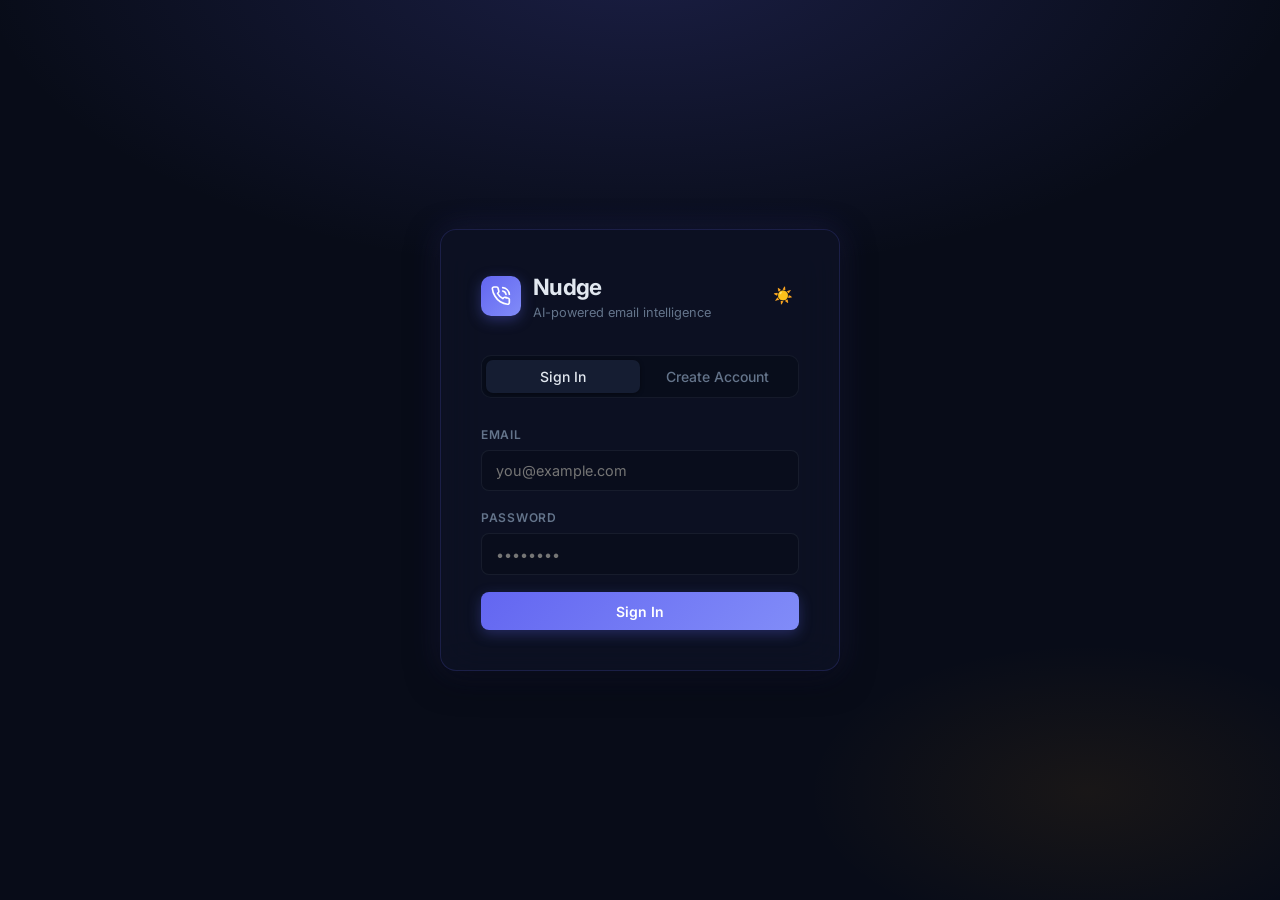
==== commit a4beae50: "fixing-bugs" ====
--- a/frontend/index.html
+++ b/frontend/index.html
@@ -34,13 +34,8 @@
         <p>AI-powered email intelligence</p>
       </div>
       <button id="theme-toggle-btn" onclick="toggleTheme()"
-              style="background:none;border:none;cursor:pointer;color:var(--muted);padding:6px;line-height:1;border-radius:6px;transition:color .2s"
-              title="Toggle light/dark mode">
-        <svg xmlns="http://www.w3.org/2000/svg" width="18" height="18" viewBox="0 0 24 24" fill="none" stroke="currentColor" stroke-width="2" stroke-linecap="round" stroke-linejoin="round">
-          <circle cx="12" cy="12" r="4"/>
-          <path d="M12 2v2M12 20v2M4.93 4.93l1.41 1.41M17.66 17.66l1.41 1.41M2 12h2M20 12h2M6.34 17.66l-1.41 1.41M19.07 4.93l-1.41 1.41"/>
-        </svg>
-      </button>
+              style="background:none;border:none;cursor:pointer;color:var(--muted);padding:6px;line-height:1;border-radius:6px;transition:color .2s;font-size:1rem"
+              title="Toggle light/dark mode"></button>
     </div>
 
     <div class="tab-nav">
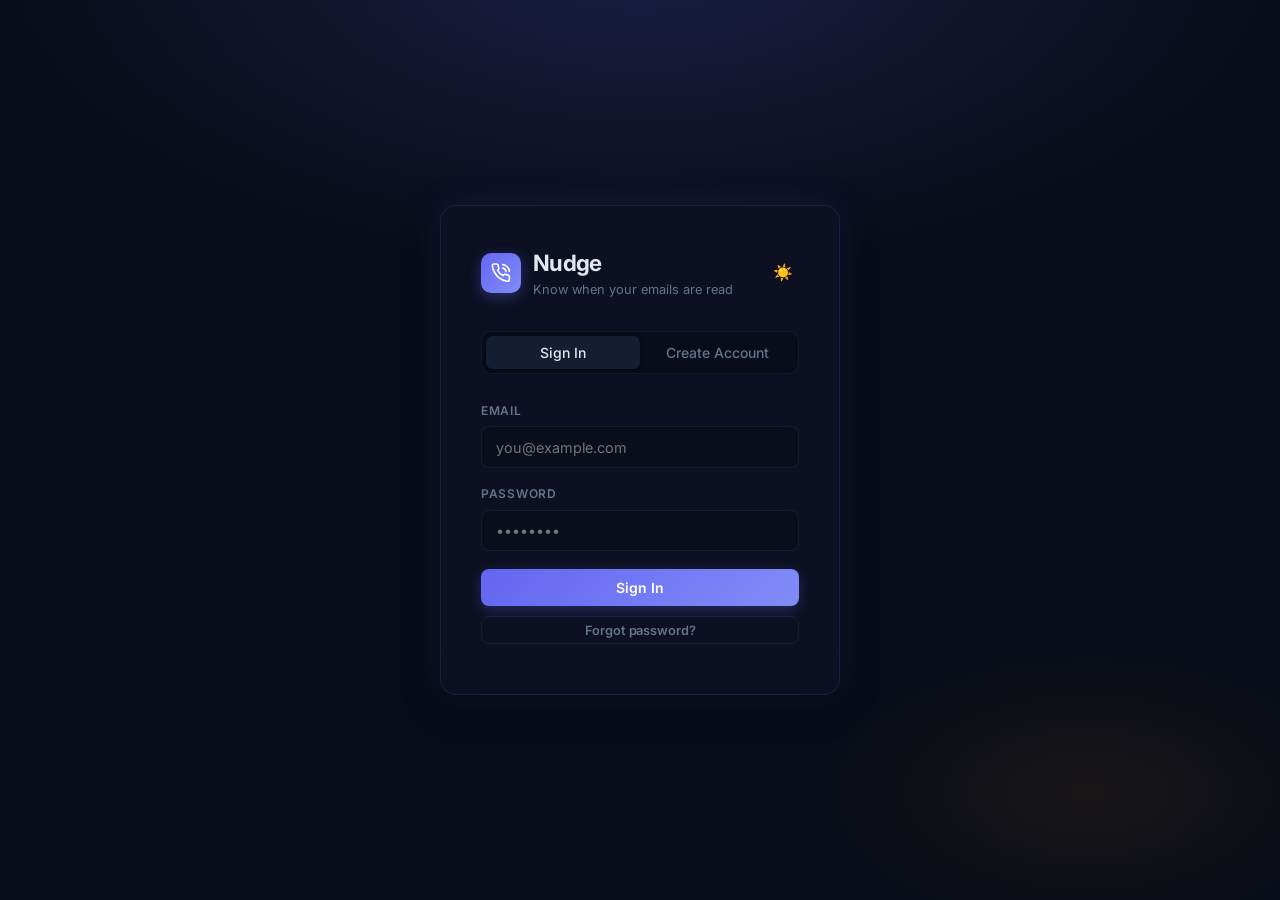
==== commit 0673672d: "hudge-update-system" ====
--- a/frontend/index.html
+++ b/frontend/index.html
@@ -7,6 +7,7 @@
   <script>if(localStorage.getItem('nudge_theme')==='light')document.documentElement.setAttribute('data-theme','light');</script>
   <link rel="preconnect" href="https://fonts.googleapis.com"/>
   <link rel="preconnect" href="https://fonts.gstatic.com" crossorigin/>
+  <link rel="icon" type="image/svg+xml" href="images/favicon.svg"/>
   <link rel="stylesheet" href="css/style.css"/>
   <style>
     #pw-strength {
@@ -31,7 +32,7 @@
       </div>
       <div style="flex:1">
         <h1>Nudge</h1>
-        <p>AI-powered email intelligence</p>
+        <p>Know when your emails are read</p>
       </div>
       <button id="theme-toggle-btn" onclick="toggleTheme()"
               style="background:none;border:none;cursor:pointer;color:var(--muted);padding:6px;line-height:1;border-radius:6px;transition:color .2s;font-size:1rem"
@@ -55,6 +56,8 @@
       </div>
       <div id="login-error" style="color:var(--danger);font-size:.85rem;margin-bottom:.75rem;display:none"></div>
       <button type="submit" class="btn btn-primary btn-block" id="login-btn">Sign In</button>
+      <button type="button" class="btn btn-ghost btn-sm btn-block" style="margin-top:.6rem" onclick="handleForgotPassword()">Forgot password?</button>
+      <div id="forgot-result" role="status" style="color:var(--muted);font-size:.85rem;margin-top:.6rem"></div>
     </form>
 
     <!-- Register Form -->
@@ -73,7 +76,8 @@
     </form>
   </div>
 
-  <script src="js/config.js"></script>
+  <script src="js/deployment.js"></script>
+<script src="js/config.js"></script>
   <script src="js/auth.js"></script>
 </body>
 </html>
